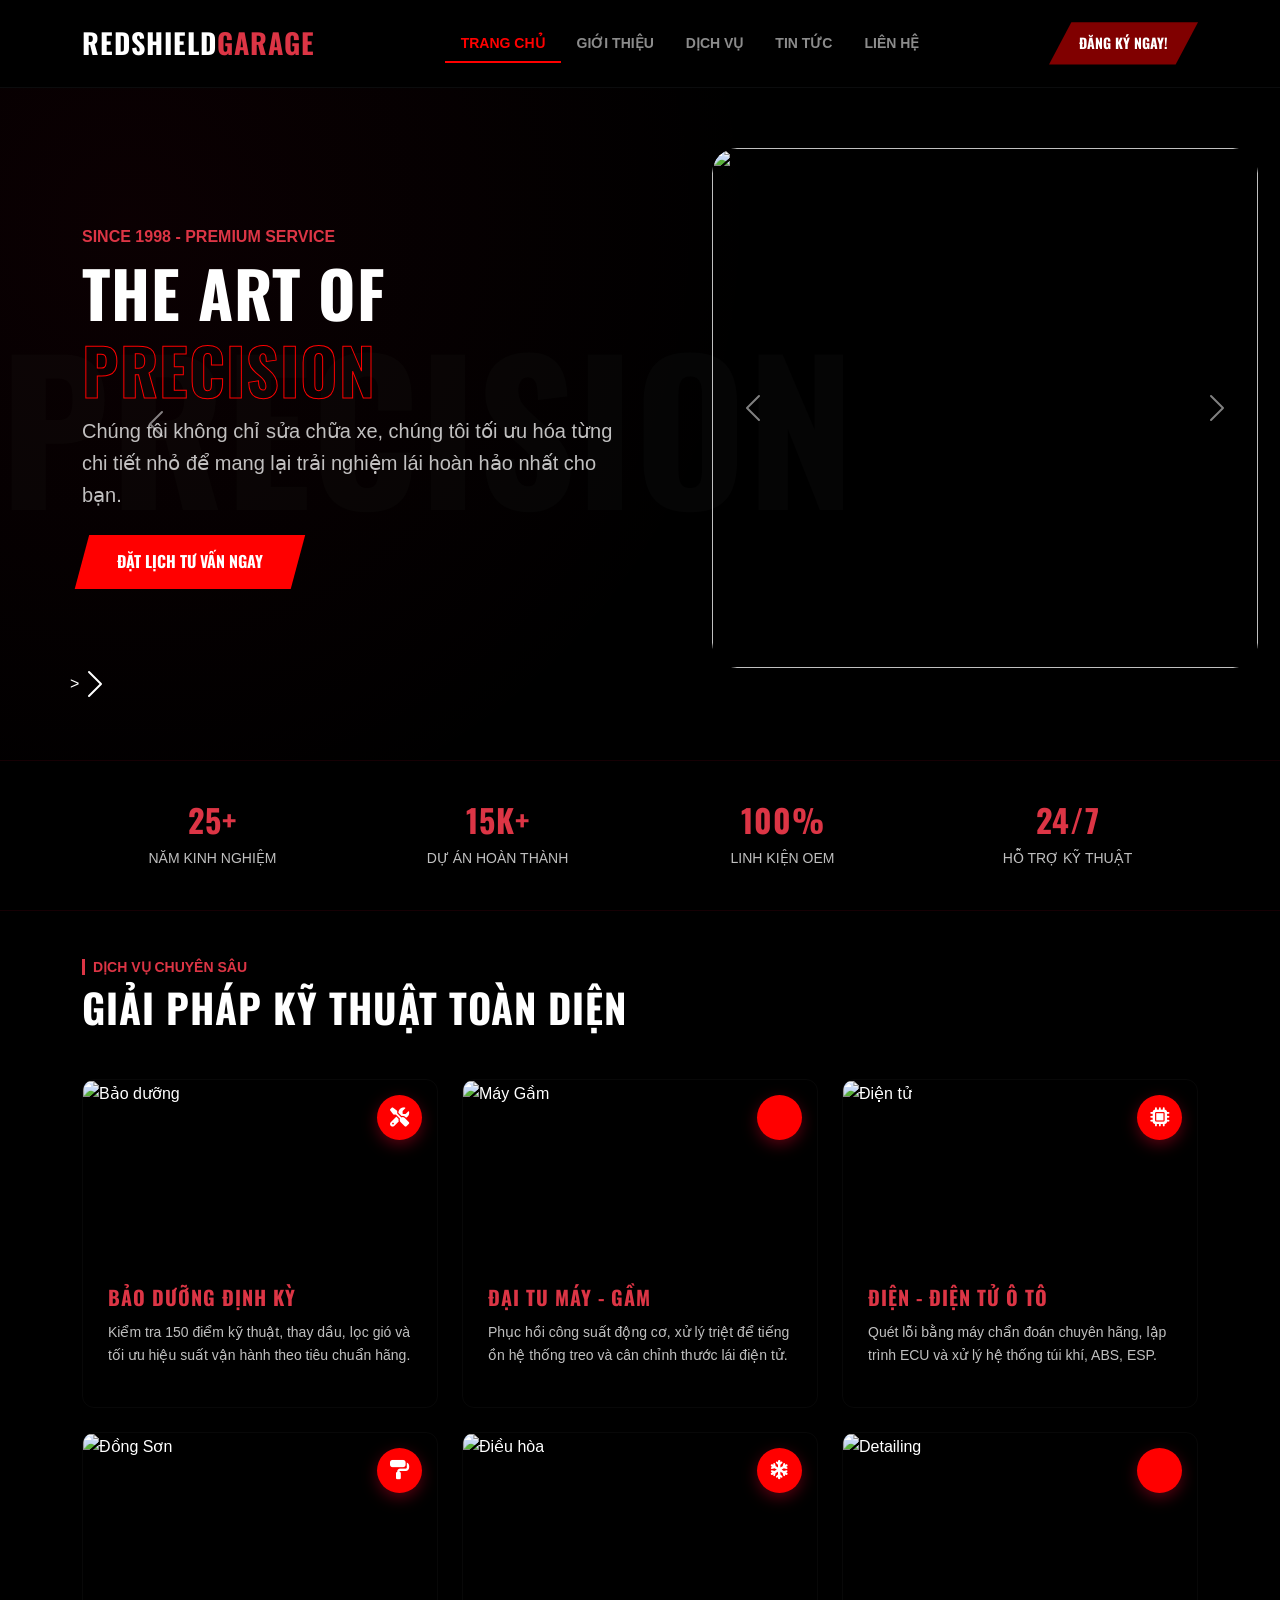
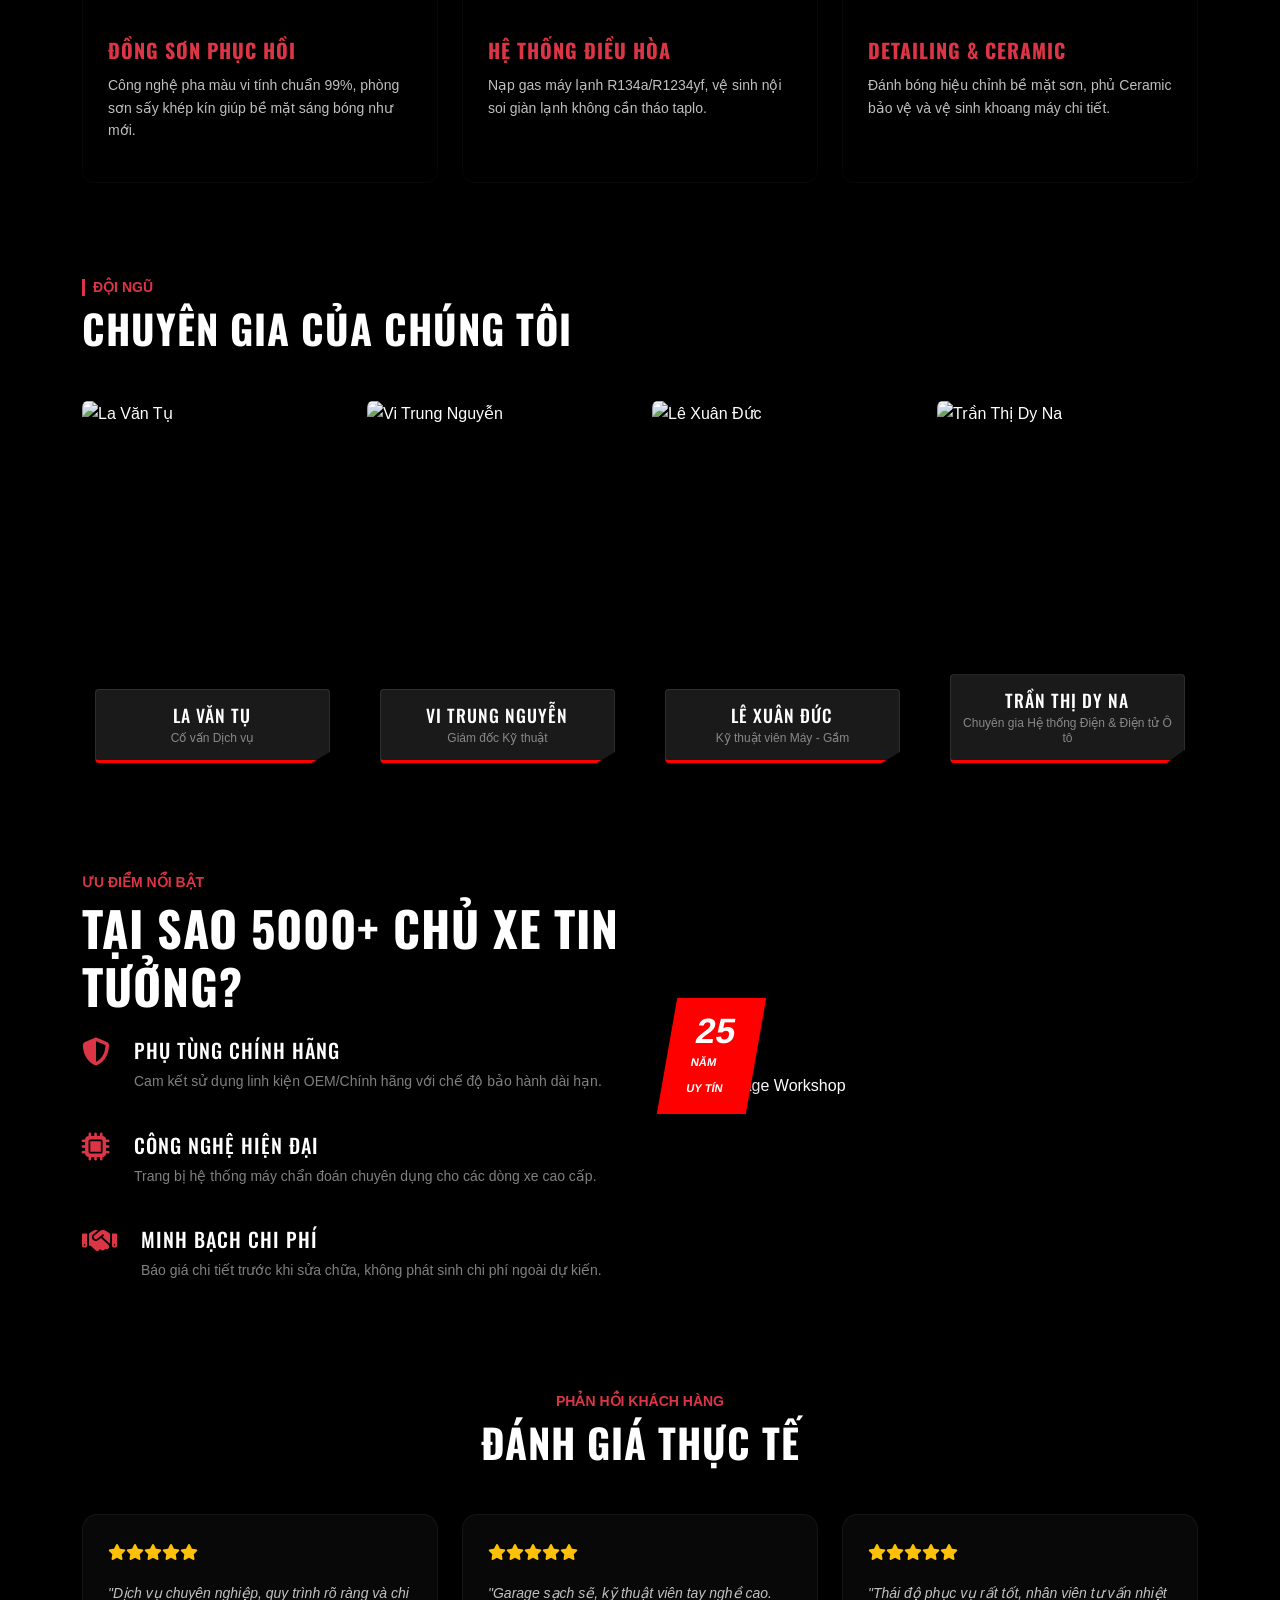
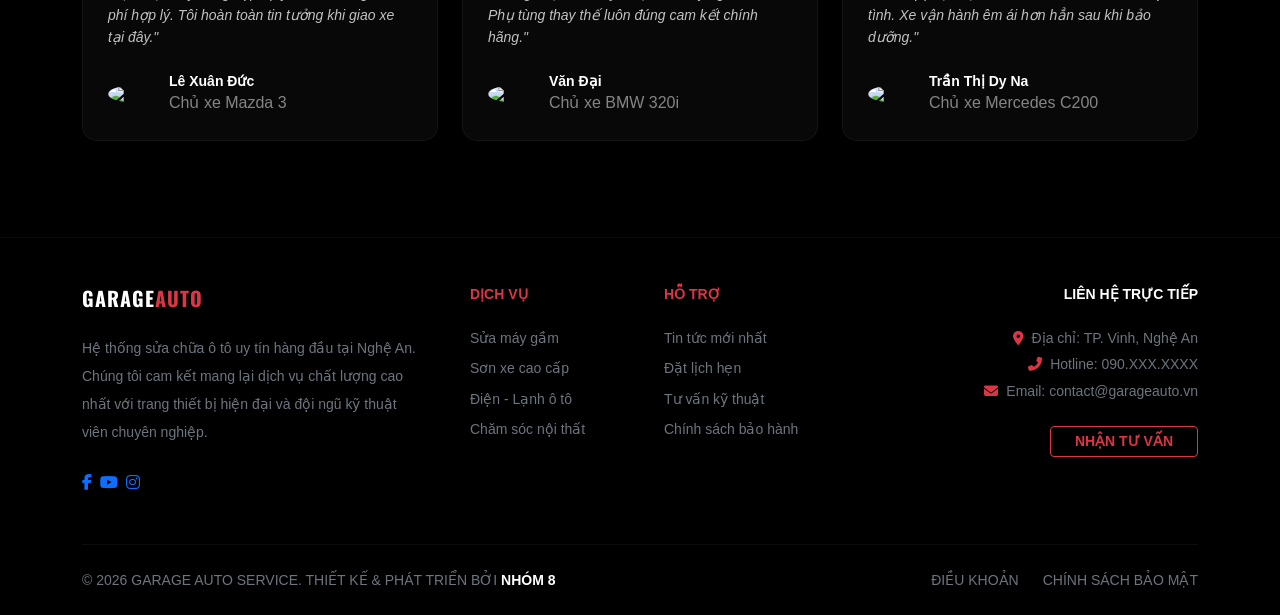
==== index.html @ 98358a76 "Add files via upload" ====
<!DOCTYPE html>
<html lang="vi">
<head>
    <meta charset="UTF-8">
    <meta name="viewport" content="width=device-width, initial-scale=1.0">
    <title>RedShield Garage - The Art of Precision</title>
    <!-- Fonts & Icons -->
    <link href="https://fonts.googleapis.com/css2?family=Oswald:wght@400;700&family=Roboto:wght@300;400;700&display=swap" rel="stylesheet">
    <link href="https://cdn.jsdelivr.net/npm/bootstrap@5.3.0/dist/css/bootstrap.min.css" rel="stylesheet">
    <link rel="stylesheet" href="https://cdnjs.cloudflare.com/ajax/libs/font-awesome/6.4.0/css/all.min.css">
    <link rel="stylesheet" href="style.css">
</head>
<body>

    <!-- NAVBAR -->
    <!-- HEADER SECTION -->
    <header>
        
        <!-- Main Navbar (Theo mẫu bạn gửi) -->
        <nav class="navbar navbar-expand-lg navbar-dark bg-black sticky-top py-3 border-bottom border-secondary border-opacity-10">
            <div class="container">
                <a class="navbar-brand fw-bold fs-3 text-uppercase oswald" href="index.html">
                    REDSHIELD<span class="text-danger">GARAGE</span>
                </a>
                <button class="navbar-toggler border-0" type="button" data-bs-toggle="collapse" data-bs-target="#navbarNav">
                    <span class="navbar-toggler-icon"></span>
                </button>
                <div class="collapse navbar-collapse" id="navbarNav">
                    <ul class="navbar-nav mx-auto text-uppercase fw-semibold small">
                        <li class="nav-item"><a class="nav-link px-3 active" href="index.html">Trang chủ</a></li>
                        <li class="nav-item"><a class="nav-link px-3" href="gioi-thieu.html">Giới thiệu</a></li>
                        <li class="nav-item"><a class="nav-link px-3" href="dich-vu.html">Dịch vụ</a></li>
                        <li class="nav-item"><a class="nav-link px-3" href="tin-tuc.html">Tin tức</a></li>
                        <li class="nav-item"><a class="nav-link px-3" href="lien-he.html">Liên hệ</a></li>
                    </ul>
                    <div class="nav-action">
                        <a href="dangky.html" class="btn-reg text-white text-decoration-none fw-bold small">
                            ĐĂNG KÝ NGAY!
                        </a>
                    </div>
                </div>
            </div>
        </nav>
    </header>


    <!-- HERO SECTION -->
    <section class="hero">
        <div class="watermark">PRECISION</div>
        <div class="container position-relative">
            <div class="row align-items-center min-vh-75">
                <div class="col-lg-6 py-5">
                    <h6 class="text-danger fw-bold ls-2">SINCE 1998 - PREMIUM SERVICE</h6>
                    <h1 class="oswald fw-bold display-3 text-white">THE ART OF <br> <span class="text-outline">PRECISION</span></h1>
                    <p class="opacity-75 mb-4 fs-5">Chúng tôi không chỉ sửa chữa xe, chúng tôi tối ưu hóa từng chi tiết nhỏ để mang lại trải nghiệm lái hoàn hảo nhất cho bạn.</p>
                    <a href="#" class="btn-skew"><span>ĐẶT LỊCH TƯ VẤN NGAY</span></a>
</a>

</div>

<!-- DÁN SLIDER NGAY ĐÂY -->

<div class="col-lg-6">

    <div class="hero-img">

        <div id="carouselExample"
     class="carousel slide"
     data-bs-ride="carousel"
     data-bs-interval="2000">

            <div class="carousel-inner">

                <div class="carousel-item active">
                    <img src="https://vinfasttimescity.vn/wp-content/uploads/2019/11/vinfast-lux-a-2_0-mau-white.png"
                         class="d-block w-100">
                </div>

                <div class="carousel-item">
                    <img src="https://images.unsplash.com/photo-1492144534655-ae79c964c9d7?w=1200"
                         class="d-block w-100">
                </div>

                <div class="carousel-item">
                    <img src="https://images.unsplash.com/photo-1503376780353-7e6692767b70?w=1200"
                         class="d-block w-100">
                </div>

            </div>

            <button class="carousel-control-prev"
                    type="button"
                    data-bs-target="#carouselExample"
                    data-bs-slide="prev">

                <span class="carousel-control-prev-icon"></span>

            </button>

            <button class="carousel-control-next"
                    type="button"
                    data-bs-target="#carouselExample"
                    data-bs-slide="next">

                <span class="carousel-control-next-icon"></span>

            </button>

        </div>

    </div>

</div>

        <button 
            class="carousel-control-prev" 
            type="button" 
            data-bs-target="#carouselExample" 
            data-bs-slide="prev"
        >
            <span class="carousel-control-prev-icon"></span>
        </button>

        
        >
            <span class="carousel-control-next-icon"></span>
        </button>

    </div>

</div>
            </div>
        </div>
    </section>

    <!-- STATS -->
    <div class="stats-box">
        <div class="container">
            <div class="row text-center g-4">
                <div class="col-6 col-md-3">
                    <h2 class="oswald fw-bold text-danger">25+</h2>
                    <p class="small text-uppercase opacity-75 mb-0">Năm kinh nghiệm</p>
                </div>
                <div class="col-6 col-md-3">
                    <h2 class="oswald fw-bold text-danger">15k+</h2>
                    <p class="small text-uppercase opacity-75 mb-0">Dự án hoàn thành</p>
                </div>
                <div class="col-6 col-md-3">
                    <h2 class="oswald fw-bold text-danger">100%</h2>
                    <p class="small text-uppercase opacity-75 mb-0">Linh kiện OEM</p>
                </div>
                <div class="col-6 col-md-3">
                    <h2 class="oswald fw-bold text-danger">24/7</h2>
                    <p class="small text-uppercase opacity-75 mb-0">Hỗ trợ kỹ thuật</p>
                </div>
            </div>
        </div>
    </div>

    <!-- SERVICES SECTION - UPGRADED -->
    <section class="py-5">
        <div class="container">
            <div class="section-header mb-5">
                <h6 class="text-danger border-start border-danger border-3 ps-2 small fw-bold text-uppercase">Dịch vụ chuyên sâu</h6>
                <h2 class="oswald fw-bold display-6 text-white">GIẢI PHÁP KỸ THUẬT TOÀN DIỆN</h2>
            </div>
            <div class="row g-4">
                <!-- Hạng mục 1: Bảo dưỡng -->
                <div class="col-md-4">
                    <div class="service-card h-100">
                        <div class="service-img">
                            <img src="https://images.unsplash.com/photo-1486262715619-67b85e0b08d3?q=80&w=1932&auto=format&fit=crop" alt="Bảo dưỡng">
                            <div class="service-icon-overlay"><i class="fas fa-tools"></i></div>
                        </div>
                        <div class="service-content">
                            <h5 class="oswald text-danger">BẢO DƯỠNG ĐỊNH KỲ</h5>
                            <p class="small opacity-75">Kiểm tra 150 điểm kỹ thuật, thay dầu, lọc gió và tối ưu hiệu suất vận hành theo tiêu chuẩn hãng.</p>
                        </div>
                    </div>
                </div>
                <!-- Hạng mục 2: Máy Gầm -->
                <div class="col-md-4">
                    <div class="service-card h-100">
                        <div class="service-img">
                            <img src="https://images.pexels.com/photos/4489749/pexels-photo-4489749.jpeg?auto=compress&cs=tinysrgb&w=1260&h=750&dpr=1" alt="Máy Gầm">
                            <div class="service-icon-overlay"><i class="fas fa-engine"></i></div>
                        </div>
                        <div class="service-content">
                            <h5 class="oswald text-danger">ĐẠI TU MÁY - GẦM</h5>
                            <p class="small opacity-75">Phục hồi công suất động cơ, xử lý triệt để tiếng ồn hệ thống treo và cân chỉnh thước lái điện tử.</p>
                        </div>
                    </div>
                </div>
                <!-- Hạng mục 3: Điện - Điện tử -->
                <div class="col-md-4">
                    <div class="service-card h-100">
                        <div class="service-img">
                            <img src="https://images.unsplash.com/photo-1541899481282-d53bffe3c35d?q=80&w=2070&auto=format&fit=crop" alt="Điện tử">
                            <div class="service-icon-overlay"><i class="fas fa-microchip"></i></div>
                        </div>
                        <div class="service-content">
                            <h5 class="oswald text-danger">ĐIỆN - ĐIỆN TỬ Ô TÔ</h5>
                            <p class="small opacity-75">Quét lỗi bằng máy chẩn đoán chuyên hãng, lập trình ECU và xử lý hệ thống túi khí, ABS, ESP.</p>
                        </div>
                    </div>
                </div>
                <!-- Hạng mục 4: Đồng Sơn -->
                <div class="col-md-4">
                    <div class="service-card h-100">
                        <div class="service-img">
                            <img src="https://images.unsplash.com/photo-1599256621730-535171e28e50?q=80&w=2071&auto=format&fit=crop" alt="Đồng Sơn">
                            <div class="service-icon-overlay"><i class="fas fa-paint-roller"></i></div>
                        </div>
                        <div class="service-content">
                            <h5 class="oswald text-danger">ĐỒNG SƠN PHỤC HỒI</h5>
                            <p class="small opacity-75">Công nghệ pha màu vi tính chuẩn 99%, phòng sơn sấy khép kín giúp bề mặt sáng bóng như mới.</p>
                        </div>
                    </div>
                </div>
                <!-- Hạng mục 5: Điều hòa -->
                <div class="col-md-4">
                    <div class="service-card h-100">
                        <div class="service-img">
                            <img src="https://images.unsplash.com/photo-1504222490345-c075b6008014?q=80&w=2070&auto=format&fit=crop" alt="Điều hòa">
                            <div class="service-icon-overlay"><i class="fas fa-snowflake"></i></div>
                        </div>
                        <div class="service-content">
                            <h5 class="oswald text-danger">HỆ THỐNG ĐIỀU HÒA</h5>
                            <p class="small opacity-75">Nạp gas máy lạnh R134a/R1234yf, vệ sinh nội soi giàn lạnh không cần tháo taplo.</p>
                        </div>
                    </div>
                </div>
                <!-- Hạng mục 6: Detailing -->
                <div class="col-md-4">
                    <div class="service-card h-100">
                        <div class="service-img">
                            <img src="https://images.unsplash.com/photo-1607860108855-64acf2078ed9?q=80&w=2071&auto=format&fit=crop" alt="Detailing">
                            <div class="service-icon-overlay"><i class="fas fa-car-clean"></i></div>
                        </div>
                        <div class="service-content">
                            <h5 class="oswald text-danger">DETAILING & CERAMIC</h5>
                            <p class="small opacity-75">Đánh bóng hiệu chỉnh bề mặt sơn, phủ Ceramic bảo vệ và vệ sinh khoang máy chi tiết.</p>
                        </div>
                    </div>
                </div>
            </div>
        </div>
    </section>

    <!-- EXPERTS SECTION -->
    <section class="py-5 bg-dark-2">
        <div class="container">
            <div class="section-header mb-5">
                <h6 class="text-danger border-start border-danger border-3 ps-2 small fw-bold text-uppercase">Đội ngũ</h6>
                <h2 class="oswald fw-bold display-6 text-white">CHUYÊN GIA CỦA CHÚNG TÔI</h2>
            </div>
            <div class="row g-4">
                <!-- La Văn Tụ -->
                <div class="col-6 col-lg-3">
                    <div class="expert-card">
                        <div class="expert-img">
                            <img src="images/tu.jpg" alt="La Văn Tụ">
                        </div>
                        <div class="expert-label">
                            <h5 class="oswald text-uppercase">La Văn Tụ</h5>
                            <p>Cố vấn Dịch vụ</p>
                        </div>
                    </div>
                </div>
                <!-- Vi Trung Nguyễn -->
                <div class="col-6 col-lg-3">
                    <div class="expert-card">
                        <div class="expert-img">
                            <img src="images/nguyen.jpg" alt="Vi Trung Nguyễn">
                        </div>
                        <div class="expert-label">
                            <h5 class="oswald text-uppercase">Vi Trung Nguyễn</h5>
                            <p>Giám đốc Kỹ thuật</p>
                        </div>
                    </div>
                </div>
                <!-- Lê Xuân Đức -->
                <div class="col-6 col-lg-3">
                    <div class="expert-card">
                        <div class="expert-img">
                            <img src="images/duc.jpg" alt="Lê Xuân Đức">
                        </div>
                        <div class="expert-label">
                            <h5 class="oswald text-uppercase">Lê Xuân Đức</h5>
                            <p>Kỹ thuật viên Máy - Gầm</p>
                        </div>
                    </div>
                </div>
                <!-- Trần Thị Dy Na -->
                <div class="col-6 col-lg-3">
                    <div class="expert-card">
                        <div class="expert-img">
                            <img src="images/na.jpg" alt="Trần Thị Dy Na">
                        </div>
                        <div class="expert-label">
                            <h5 class="oswald text-uppercase">Trần Thị Dy Na</h5>
                            <p>Chuyên gia Hệ thống Điện & Điện tử Ô tô</p>
                        </div>
                    </div>
                </div>
            </div>
        </div>
    </section>

    <!-- WHY CHOOSE US -->
    <section class="py-5">
        <div class="container">
            <div class="row align-items-center">
                <div class="col-lg-6 mb-4 mb-lg-0">
                    <h6 class="text-danger fw-bold small text-uppercase">Ưu điểm nổi bật</h6>
                    <h2 class="oswald fw-bold display-5 mb-4 text-white">TẠI SAO 5000+ CHỦ XE TIN TƯỞNG?</h2>
                    
                    <div class="d-flex mb-4">
                        <div class="feature-icon me-4"><i class="fas fa-shield-alt text-danger fs-3"></i></div>
                        <div>
                            <h5 class="oswald text-white">PHỤ TÙNG CHÍNH HÃNG</h5>
                            <p class="small opacity-50">Cam kết sử dụng linh kiện OEM/Chính hãng với chế độ bảo hành dài hạn.</p>
                        </div>
                    </div>
                    <div class="d-flex mb-4">
                        <div class="feature-icon me-4"><i class="fas fa-microchip text-danger fs-3"></i></div>
                        <div>
                            <h5 class="oswald text-white">CÔNG NGHỆ HIỆN ĐẠI</h5>
                            <p class="small opacity-50">Trang bị hệ thống máy chẩn đoán chuyên dụng cho các dòng xe cao cấp.</p>
                        </div>
                    </div>
                    <div class="d-flex">
                        <div class="feature-icon me-4"><i class="fas fa-handshake text-danger fs-3"></i></div>
                        <div>
                            <h5 class="oswald text-white">MINH BẠCH CHI PHÍ</h5>
                            <p class="small opacity-50">Báo giá chi tiết trước khi sửa chữa, không phát sinh chi phí ngoài dự kiến.</p>
                        </div>
                    </div>
                </div>
                <div class="col-lg-6">
                    <div class="why-img-box position-relative ps-lg-5">
                        <img src="https://images.unsplash.com/photo-1607860108855-64acf2078ed9?q=80&w=2071&auto=format&fit=crop" class="img-fluid rounded-4 shadow-lg" alt="Garage Workshop">
                        <div class="experience-badge">
                            <span class="num oswald">25</span>
                            <span class="txt">NĂM<br>UY TÍN</span>
                        </div>
                    </div>
                </div>
            </div>
        </div>
    </section>

    <!-- FEEDBACK -->
    <section class="py-5 bg-dark-2">
        <div class="container">
            <h6 class="text-danger text-center fw-bold small text-uppercase">Phản hồi khách hàng</h6>
            <h2 class="oswald fw-bold text-center mb-5 display-6 text-white">ĐÁNH GIÁ THỰC TẾ</h2>
            <div class="row g-4">
                <div class="col-md-4">
                    <div class="testimonial-card">
                        <div class="text-warning mb-3">
                            <i class="fas fa-star"></i><i class="fas fa-star"></i><i class="fas fa-star"></i><i class="fas fa-star"></i><i class="fas fa-star"></i>
                        </div>
                        <p class="fst-italic opacity-75 small">"Dịch vụ chuyên nghiệp, quy trình rõ ràng và chi phí hợp lý. Tôi hoàn toàn tin tưởng khi giao xe tại đây."</p>
                        <div class="d-flex align-items-center mt-4">
                            <img src="https://i.pravatar.cc/100?u=1" class="rounded-circle me-3" width="45">
                            <div>
                                <h6 class="mb-0 text-white small fw-bold">Lê Xuân Đức</h6>
                                <p class="mb-0 x-small opacity-50">Chủ xe Mazda 3</p>
                            </div>
                        </div>
                    </div>
                </div>
                <div class="col-md-4">
                    <div class="testimonial-card">
                        <div class="text-warning mb-3">
                            <i class="fas fa-star"></i><i class="fas fa-star"></i><i class="fas fa-star"></i><i class="fas fa-star"></i><i class="fas fa-star"></i>
                        </div>
                        <p class="fst-italic opacity-75 small">"Garage sạch sẽ, kỹ thuật viên tay nghề cao. Phụ tùng thay thế luôn đúng cam kết chính hãng."</p>
                        <div class="d-flex align-items-center mt-4">
                            <img src="https://i.pravatar.cc/100?u=2" class="rounded-circle me-3" width="45">
                            <div>
                                <h6 class="mb-0 text-white small fw-bold">Văn Đại</h6>
                                <p class="mb-0 x-small opacity-50">Chủ xe BMW 320i</p>
                            </div>
                        </div>
                    </div>
                </div>
                <div class="col-md-4">
                    <div class="testimonial-card">
                        <div class="text-warning mb-3">
                            <i class="fas fa-star"></i><i class="fas fa-star"></i><i class="fas fa-star"></i><i class="fas fa-star"></i><i class="fas fa-star"></i>
                        </div>
                        <p class="fst-italic opacity-75 small">"Thái độ phục vụ rất tốt, nhân viên tư vấn nhiệt tình. Xe vận hành êm ái hơn hẳn sau khi bảo dưỡng."</p>
                        <div class="d-flex align-items-center mt-4">
                            <img src="https://i.pravatar.cc/100?u=3" class="rounded-circle me-3" width="45">
                            <div>
                                <h6 class="mb-0 text-white small fw-bold">Trần Thị Dy Na</h6>
                                <p class="mb-0 x-small opacity-50">Chủ xe Mercedes C200</p>
                            </div>
                        </div>
                    </div>
                </div>
            </div>
        </div>
    </section>

    <!-- FOOTER -->
    <footer class="pt-5 mt-5 border-top border-secondary border-opacity-10 bg-black">
        <div class="container">
            <div class="row g-5 pb-5">
                <div class="col-lg-4">
                    <h5 class="fw-bold mb-4 text-white">GARAGE<span class="text-danger">AUTO</span></h5>
                    <p class="small text-secondary lh-lg">
                        Hệ thống sửa chữa ô tô uy tín hàng đầu tại Nghệ An. Chúng tôi cam kết mang lại dịch vụ chất lượng cao nhất với trang thiết bị hiện đại và đội ngũ kỹ thuật viên chuyên nghiệp.
                    </p>
                    <div class="d-flex gap-2 mt-4">
                        <a href="https://facebook.com" class="social-icon fb text-decoration-none"><i class="fab fa-facebook-f"></i></a>
                        <a href="https://youtube.com" class="social-icon yt text-decoration-none"><i class="fab fa-youtube"></i></a>
                        <a href="https://instagram.com" class="social-icon ig text-decoration-none"><i class="fab fa-instagram"></i></a>
                    </div>
                </div>

                <div class="col-lg-2">
                    <h6 class="text-danger small fw-bold mb-4 text-uppercase">Dịch vụ</h6>
                    <ul class="list-unstyled small text-secondary">
                        <li class="mb-2"><a href="dich-vu.html#may-gam" class="text-secondary text-decoration-none footer-link">Sửa máy gầm</a></li>
                        <li class="mb-2"><a href="dich-vu.html#son-xe" class="text-secondary text-decoration-none footer-link">Sơn xe cao cấp</a></li>
                        <li class="mb-2"><a href="dich-vu.html#dien-lanh" class="text-secondary text-decoration-none footer-link">Điện - Lạnh ô tô</a></li>
                        <li><a href="dich-vu.html#noi-that" class="text-secondary text-decoration-none footer-link">Chăm sóc nội thất</a></li>
                    </ul>
                </div>

                <div class="col-lg-2">
                    <h6 class="text-danger small fw-bold mb-4 text-uppercase">Hỗ trợ</h6>
                    <ul class="list-unstyled small text-secondary">
                        <li class="mb-2"><a href="tin-tuc.html" class="text-secondary text-decoration-none footer-link">Tin tức mới nhất</a></li>
                        <li class="mb-2"><a href="dang-ky.html" class="text-secondary text-decoration-none footer-link">Đặt lịch hẹn</a></li>
                        <li class="mb-2"><a href="lien-he.html" class="text-secondary text-decoration-none footer-link">Tư vấn kỹ thuật</a></li>
                        <li><a href="#" class="text-secondary text-decoration-none footer-link">Chính sách bảo hành</a></li>
                    </ul>
                </div>

                <div class="col-lg-4 text-lg-end">
                    <h6 class="text-danger small fw-bold mb-4 text-uppercase text-white">Liên hệ trực tiếp</h6>
                    <p class="small text-secondary mb-1"><i class="fas fa-map-marker-alt me-2 text-danger"></i>Địa chỉ: TP. Vinh, Nghệ An</p>
                    <p class="small text-secondary mb-1"><i class="fas fa-phone-alt me-2 text-danger"></i>Hotline: 090.XXX.XXXX</p>
                    <p class="small text-secondary"><i class="fas fa-envelope me-2 text-danger"></i>Email: contact@garageauto.vn</p>
                    
                    <div class="mt-4">
                        <button class="btn btn-outline-danger btn-sm px-4 fw-bold"><a href="lien-he.html" class="text-danger text-decoration-none">NHẬN TƯ VẤN</a></button>
                    </div>
                </div>
            </div>

            <div class="border-top border-secondary border-opacity-10 py-4 d-flex flex-column flex-md-row justify-content-between align-items-center small text-secondary x-small text-uppercase">
                <p class="mb-md-0 mb-3 text-center text-md-start">
                    © 2026 GARAGE AUTO SERVICE. THIẾT KẾ & PHÁT TRIỂN BỞI <span class="text-white fw-bold">Nhóm 8</span>
                </p>
                <div class="d-flex gap-4">
                    <a href="#" class="text-secondary text-decoration-none footer-link">ĐIỀU KHOẢN</a>
                    <a href="#" class="text-secondary text-decoration-none footer-link">CHÍNH SÁCH BẢO MẬT</a>
                </div>
            </div>
        </div>
    </footer>

    <script src="https://cdn.jsdelivr.net/npm/bootstrap@5.3.0/dist/js/bootstrap.bundle.min.js"></script>
</body>
</html>
---- style.css ----
/* ============================================================
   1. BIẾN TOÀN CỤC & CẤU HÌNH CHUNG
   ============================================================ */
:root {
    --primary-red: #ff0000;      /* Đỏ chủ đạo */
    --dark-red: #800000;         /* Đỏ đậm cho nút */
    --accent-yellow: #FFC107;    /* Vàng điểm nhấn */
    --bg-black: #0d0d0d;         /* Màu nền đen xám */
    --card-bg: #1a1a1a;          /* Màu nền của các thẻ card */
    --transition: all 0.4s cubic-bezier(0.165, 0.84, 0.44, 1);
    --glass-border: rgba(255, 255, 255, 0.08);
}

body { 
    background: #000; 
    color: #fff; 
    font-family: 'Inter', sans-serif; 
    line-height: 1.6; 
    overflow-x: hidden;
}

h1, h2, h3, h4, h5, .navbar-brand { 
    font-family: 'Oswald', sans-serif; 
    text-transform: uppercase; 
    letter-spacing: 1px;
}

/* ============================================================
   2. THANH ĐIỀU HƯỚNG (NAVBAR) & NÚT ĐĂNG KÝ
   ============================================================ */
.navbar {
    background: rgba(0, 0, 0, 0.9) !important;
    backdrop-filter: blur(10px);
    border-bottom: 1px dashed #333;
}

.nav-link {
    font-size: 14px;
    text-transform: uppercase;
    position: relative;
    transition: var(--transition);
}

/* Hiệu ứng gạch chân khi hover menu */
.nav-link::after {
    content: '';
    position: absolute;
    bottom: 0; left: 0;
    width: 0; height: 2px;
    background: var(--primary-red);
    transition: var(--transition);
}

.nav-link:hover::after, .nav-link.active::after { width: 100%; }
.nav-link:hover, .nav-link.active { color: var(--primary-red) !important; }

/* NÚT ĐĂNG KÝ VÁT CHÉO - CHUẨN FORM ẢNH */
.btn-reg { 
    background: var(--dark-red) !important; 
    color: #fff !important; 
    padding: 10px 30px !important; 
    border: none !important; 
    font-weight: bold; 
    font-family: 'Oswald', sans-serif;
    /* Góc vát chuẩn */
    clip-path: polygon(15% 0, 100% 0, 85% 100%, 0% 100%); 
    cursor: pointer; 
    transition: var(--transition);
    display: inline-block;
    text-decoration: none;
}

.btn-reg:hover { 
    background: var(--primary-red) !important; 
    transform: scale(1.05) translateY(-2px);
    box-shadow: 0 5px 15px rgba(255, 0, 0, 0.4);
}

/* --- HERO SECTION --- */
.hero {
    position: relative;
    padding: 60px 0;
    background: radial-gradient(circle at 10% 20%, rgba(217, 4, 41, 0.05) 0%, transparent 50%);
}

.watermark {
    position: absolute;
    top: 50%;
    left: 0;
    transform: translateY(-50%);
    font-size: 15vw;
    font-family: 'Oswald';
    font-weight: 900;
    color: rgba(255, 255, 255, 0.02);
    pointer-events: none;
}

.text-outline {
    color: transparent;
    -webkit-text-stroke: 1px var(--primary-red);
}

.btn-skew {
    display: inline-block;
    background: var(--primary-red);
    color: #fff;
    padding: 14px 35px;
    text-decoration: none;
    font-family: 'Oswald';
    font-weight: bold;
    transform: skew(-15deg);
    transition: var(--transition);
}

.btn-skew span {
    display: block;
    transform: skew(15deg);
}

.btn-skew:hover {
    background: #fff;
    color: var(--primary-red);
    transform: skew(-15deg) translateY(-3px);
}

.hero-img-frame {
    transform: skew(-5deg);
    overflow: hidden;
    border-radius: 20px;
    box-shadow: 0 25px 50px -12px rgba(0, 0, 0, 0.5);
}

.hero-img-frame img { transform: skew(5deg) scale(1.1); }

/* --- STATS --- */
.stats-box {
    background: var(--dark-card);
    padding: 40px 0;
    border-top: 1px solid rgba(217, 4, 41, 0.1);
    border-bottom: 1px solid rgba(217, 4, 41, 0.1);
}

/* --- SERVICES --- */
.service-card {
    background: var(--dark-card);
    border-radius: 12px;
    overflow: hidden;
    border: 1px solid rgba(255,255,255,0.03);
    transition: var(--transition);
}

.service-card:hover {
    transform: translateY(-10px);
    border-color: var(--primary-red);
    box-shadow: 0 10px 30px rgba(0,0,0,0.5);
}

.service-img {
    position: relative;
    height: 180px;
    overflow: hidden;
}

.service-img img {
    width: 100%;
    height: 100%;
    object-fit: cover;
    transition: var(--transition);
}

.service-card:hover .service-img img {
    transform: scale(1.1);
}

.service-icon-overlay {
    position: absolute;
    top: 15px;
    right: 15px;
    width: 45px;
    height: 45px;
    background: var(--primary-red);
    color: #fff;
    display: flex;
    align-items: center;
    justify-content: center;
    border-radius: 50%;
    font-size: 1.2rem;
    z-index: 2;
    box-shadow: 0 5px 15px rgba(217, 4, 41, 0.4);
}

.service-card:hover .service-icon-overlay {
    transform: rotateY(360deg);
    transition: 0.6s ease;
}

.service-content {
    padding: 25px;
}

.service-content h5 {
    letter-spacing: 1px;
    font-weight: bold;
    margin-bottom: 12px;
}

/* --- EXPERTS --- */
.expert-card {
    position: relative;
    background: var(--dark-card);
    border-radius: 8px;
    margin-bottom: 30px;
    transition: var(--transition);
}

.expert-img {
    position: relative;
    border-radius: 8px;
    overflow: hidden;
    aspect-ratio: 3/4;
}

.expert-img img {
    width: 100%;
    height: 100%;
    object-fit: cover;
    filter: grayscale(30%);
    transition: var(--transition);
}

.expert-card:hover .expert-img img {
    filter: grayscale(0%);
    transform: scale(1.05);
}

.expert-label {
    position: absolute;
    bottom: -15px;
    left: 5%;
    width: 90%;
    background: #1a1a1a;
    padding: 15px 10px;
    border: 1px solid rgba(255, 255, 255, 0.1);
    border-bottom: 3px solid var(--primary-red);
    border-radius: 4px;
    text-align: center;
    clip-path: polygon(0 0, 100% 0, 100% 85%, 92% 100%, 0 100%);
    z-index: 2;
    transition: var(--transition);
}

.expert-label h5 {
    font-size: 1.1rem;
    margin-bottom: 5px;
    color: #fff;
}

.expert-label p {
    font-size: 0.75rem;
    color: #888;
    margin: 0;
    line-height: 1.2;
}

.expert-card:hover .expert-label {
    transform: translateY(-5px);
    background: #222;
    border-color: var(--primary-red);
}

/* --- WHY CHOOSE US --- */
.why-img-box {
    position: relative;
}

.experience-badge {
    position: absolute;
    bottom: -15px;
    left: 15px;
    background: var(--primary-red);
    padding: 15px 25px;
    transform: skew(-10deg);
    box-shadow: 0 10px 20px rgba(0,0,0,0.4);
}

.experience-badge .num {
    display: block;
    font-size: 2.2rem;
    line-height: 1;
    font-weight: bold;
}

.experience-badge .txt {
    font-size: 0.7rem;
    font-weight: bold;
}

/* --- TESTIMONIALS --- */
.testimonial-card {
    background: rgba(255, 255, 255, 0.03);
    padding: 25px;
    border-radius: 15px;
    border: 1px solid rgba(255, 255, 255, 0.05);
    height: 100%;
    transition: var(--transition);
}

.testimonial-card:hover {
    border-color: var(--primary-red);
    background: rgba(217, 4, 41, 0.05);
}

/* --- FOOTER --- */
footer {
    background: #050505;
    border-top: 1px solid #1a1a1a;
}

.hover-red:hover {
    color: var(--primary-red) !important;
}

/* --- RESPONSIVE --- */
@media (max-width: 991px) {
    .hero { text-align: center; }
    .hero-img-frame { margin-top: 40px; transform: none; }
    .hero-img-frame img { transform: none; }
    .watermark { display: none; }
    .expert-label { padding: 10px 5px; }
}

@media (max-width: 768px) {
    .expert-label h5 { font-size: 0.9rem; }
    .expert-label p { font-size: 0.65rem; }
}

/*ảnh chạy*/
.hero-img{
    transform: translateX(60px);
}

.hero-img img{
    height: 520px;
    width: 100%;
    object-fit: cover;
    border-radius: 25px;
}

#carouselExample{
    border-radius: 25px;
    overflow: hidden;
}

/* ===== RESPONSIVE CHO SLIDER ===== */

@media (max-width: 768px){

    .hero-img{
        transform: translateX(0);
        width: 100%;
        margin-top: 25px;
    }

    #carouselExample{
        width: 100%;
        border-radius: 18px;
    }

    .hero-img img{
        height: 260px;
        object-fit: cover;
        border-radius: 18px;
    }

    .carousel-control-prev-icon,
    .carousel-control-next-icon{
        width: 20px;
        height: 20px;
    }
}
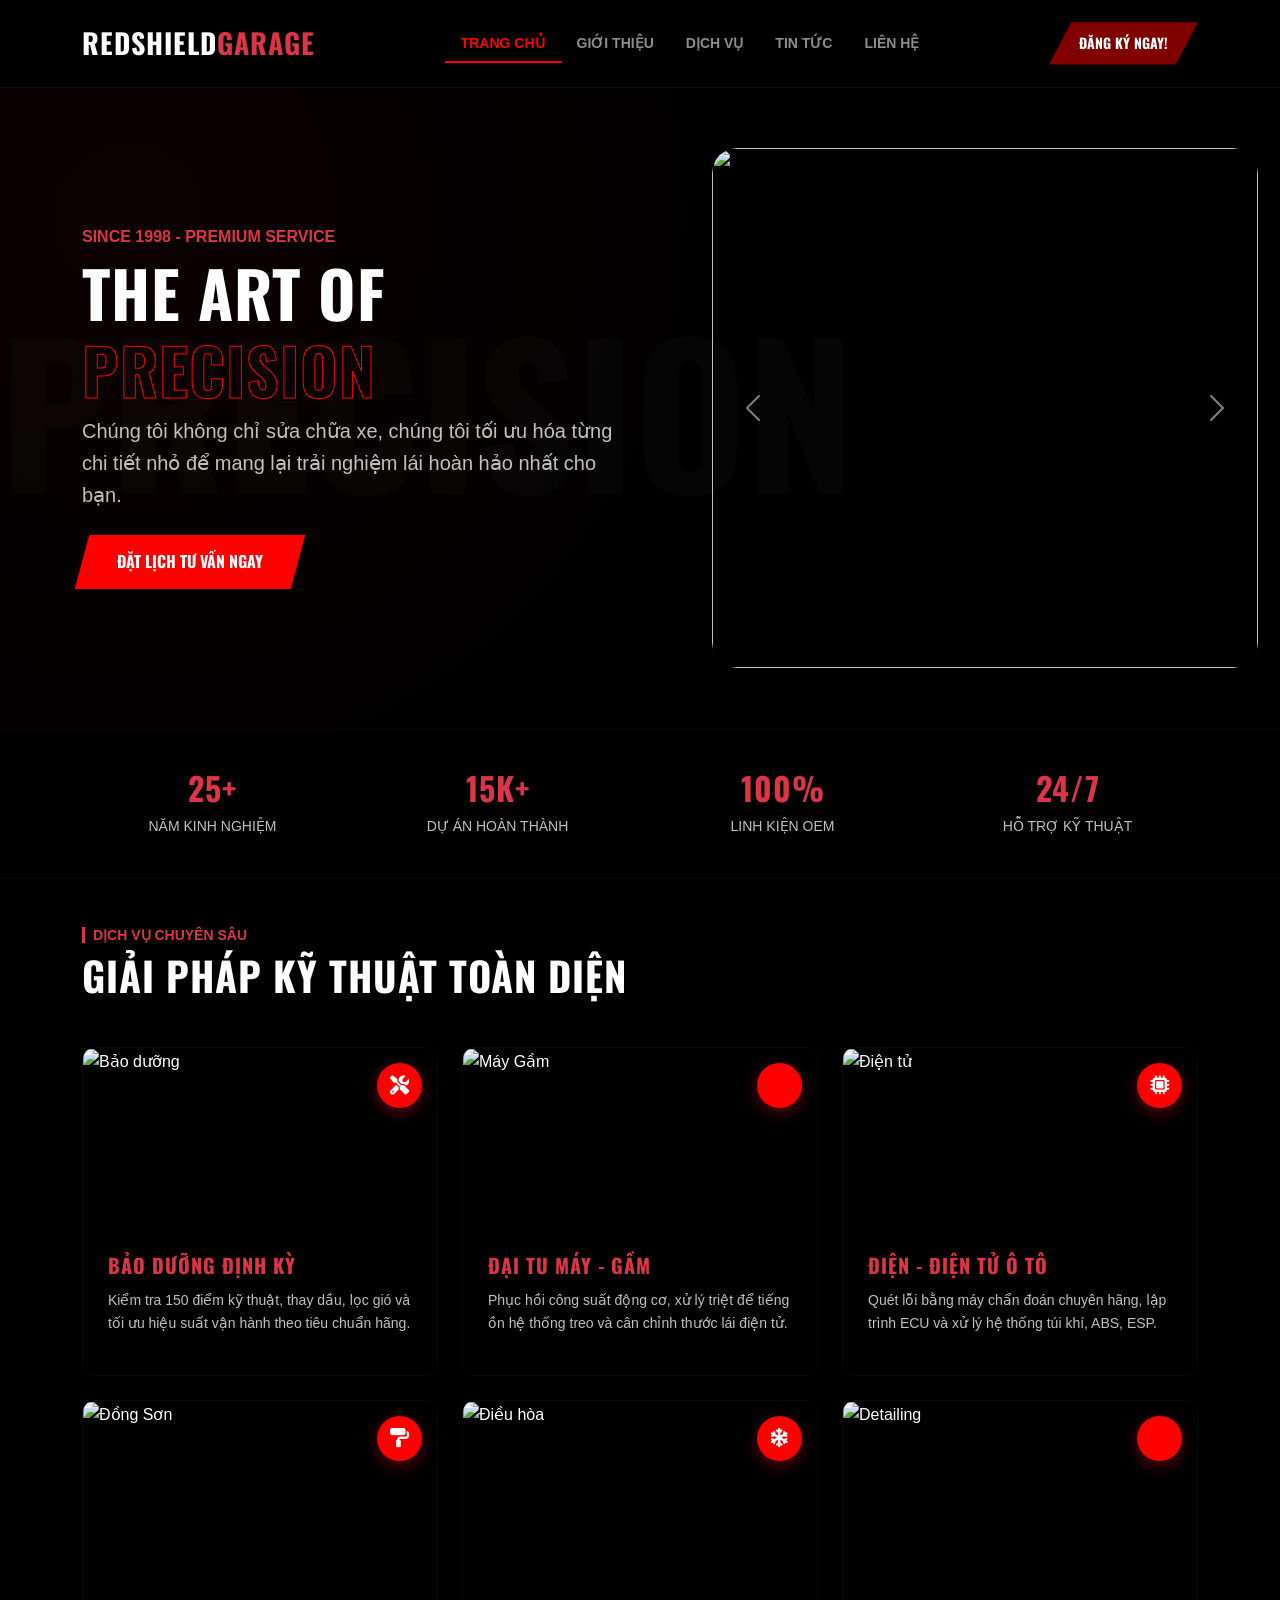
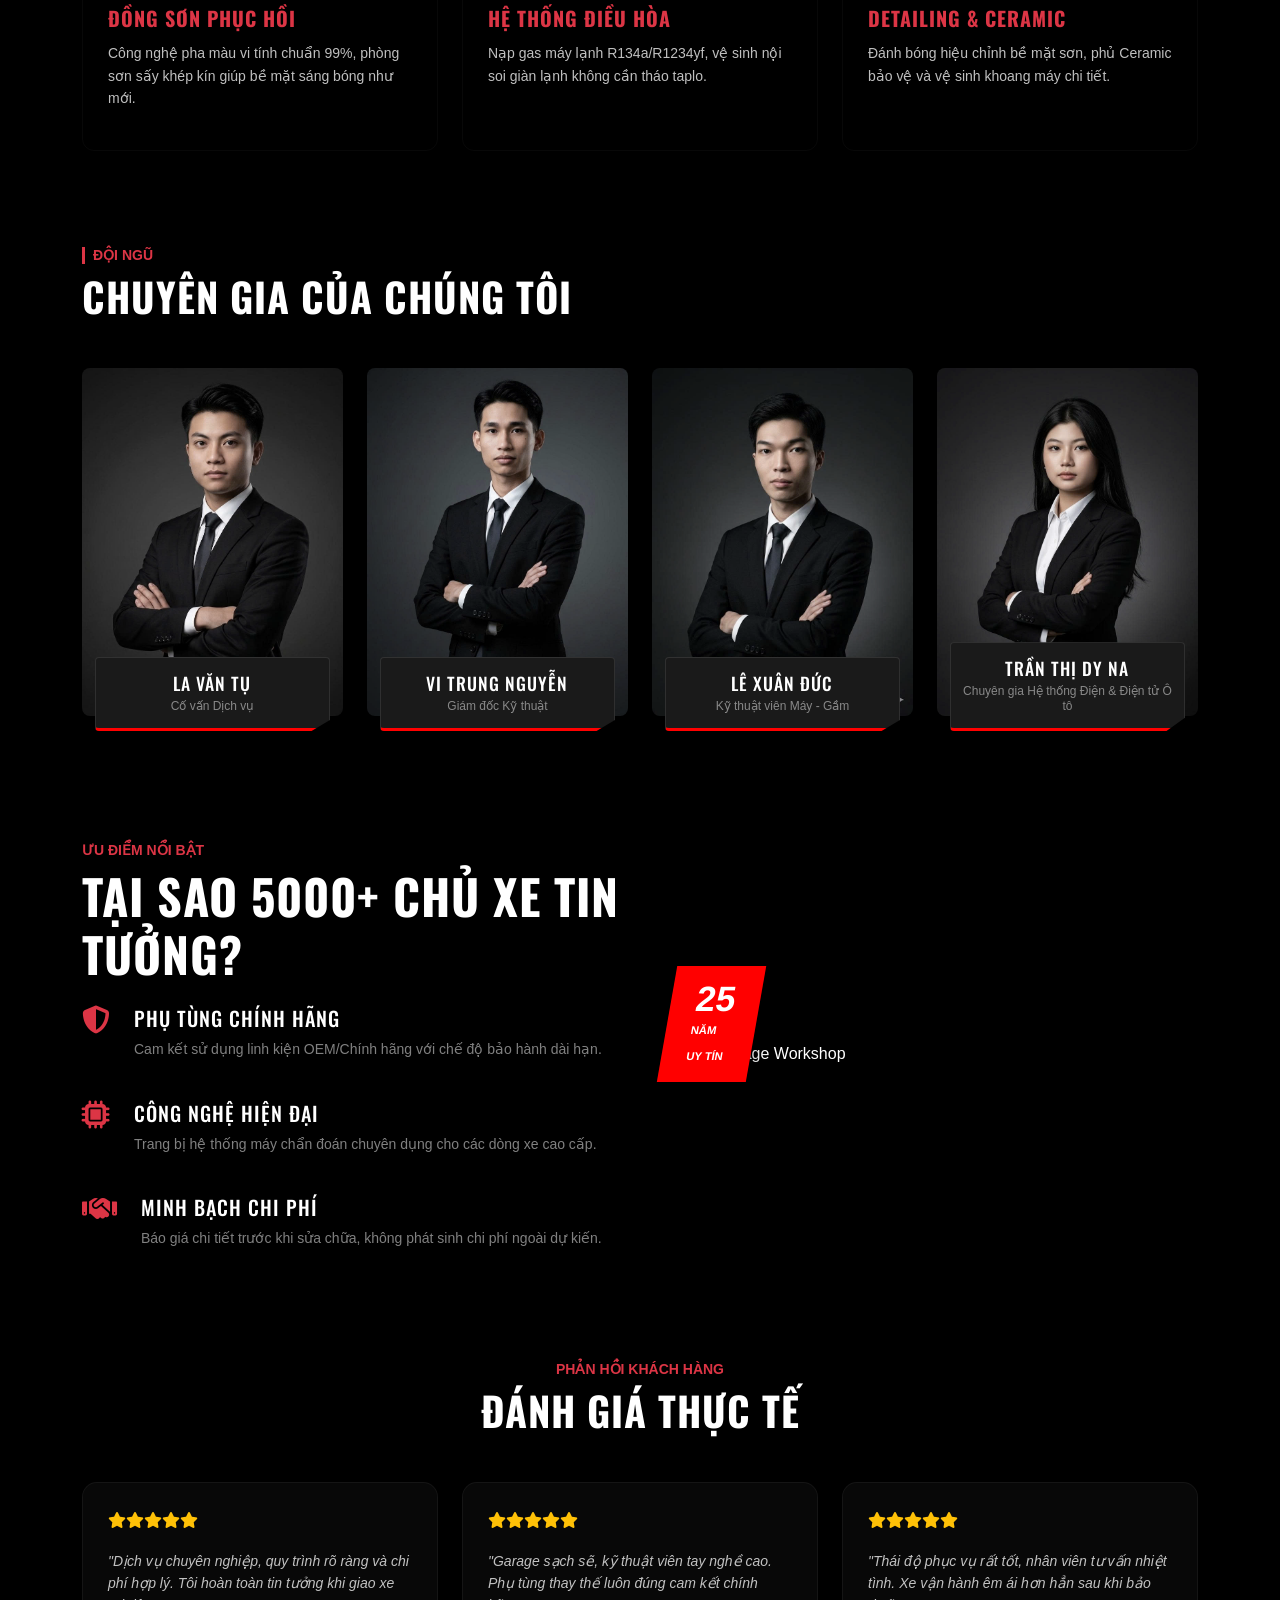
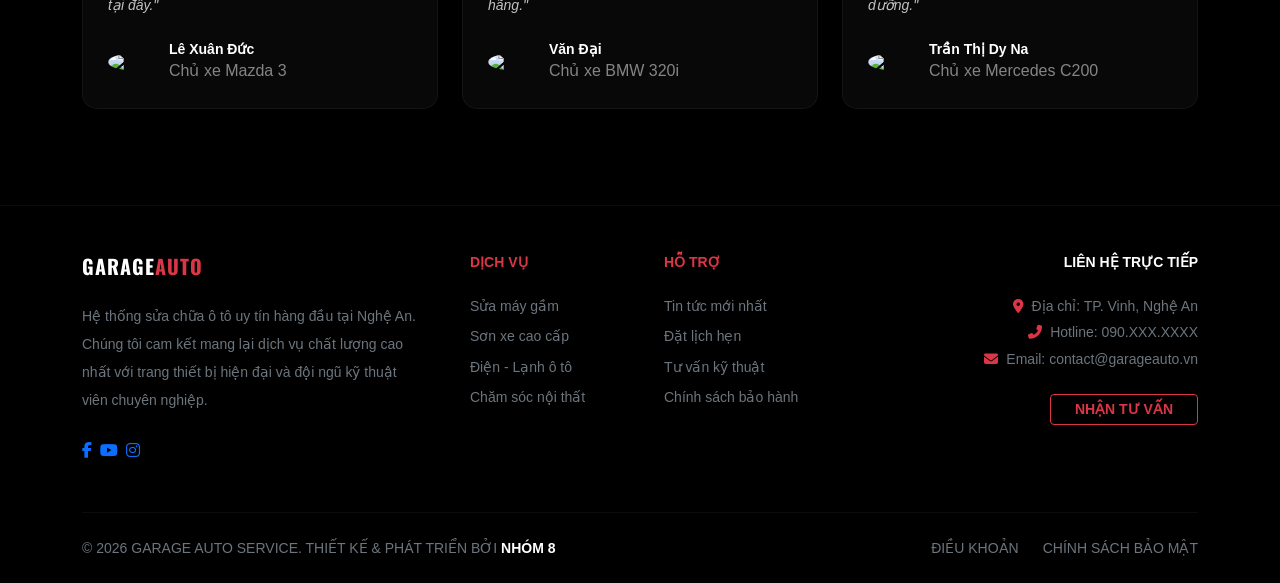
==== commit c3bbdfbe: "Remove carousel control buttons from index.html" ====
--- a/index.html
+++ b/index.html
@@ -112,19 +112,6 @@
 
 </div>
 
-        <button 
-            class="carousel-control-prev" 
-            type="button" 
-            data-bs-target="#carouselExample" 
-            data-bs-slide="prev"
-        >
-            <span class="carousel-control-prev-icon"></span>
-        </button>
-
-        
-        >
-            <span class="carousel-control-next-icon"></span>
-        </button>
 
     </div>
 
@@ -467,4 +454,4 @@
 
     <script src="https://cdn.jsdelivr.net/npm/bootstrap@5.3.0/dist/js/bootstrap.bundle.min.js"></script>
 </body>
-</html>+</html>
